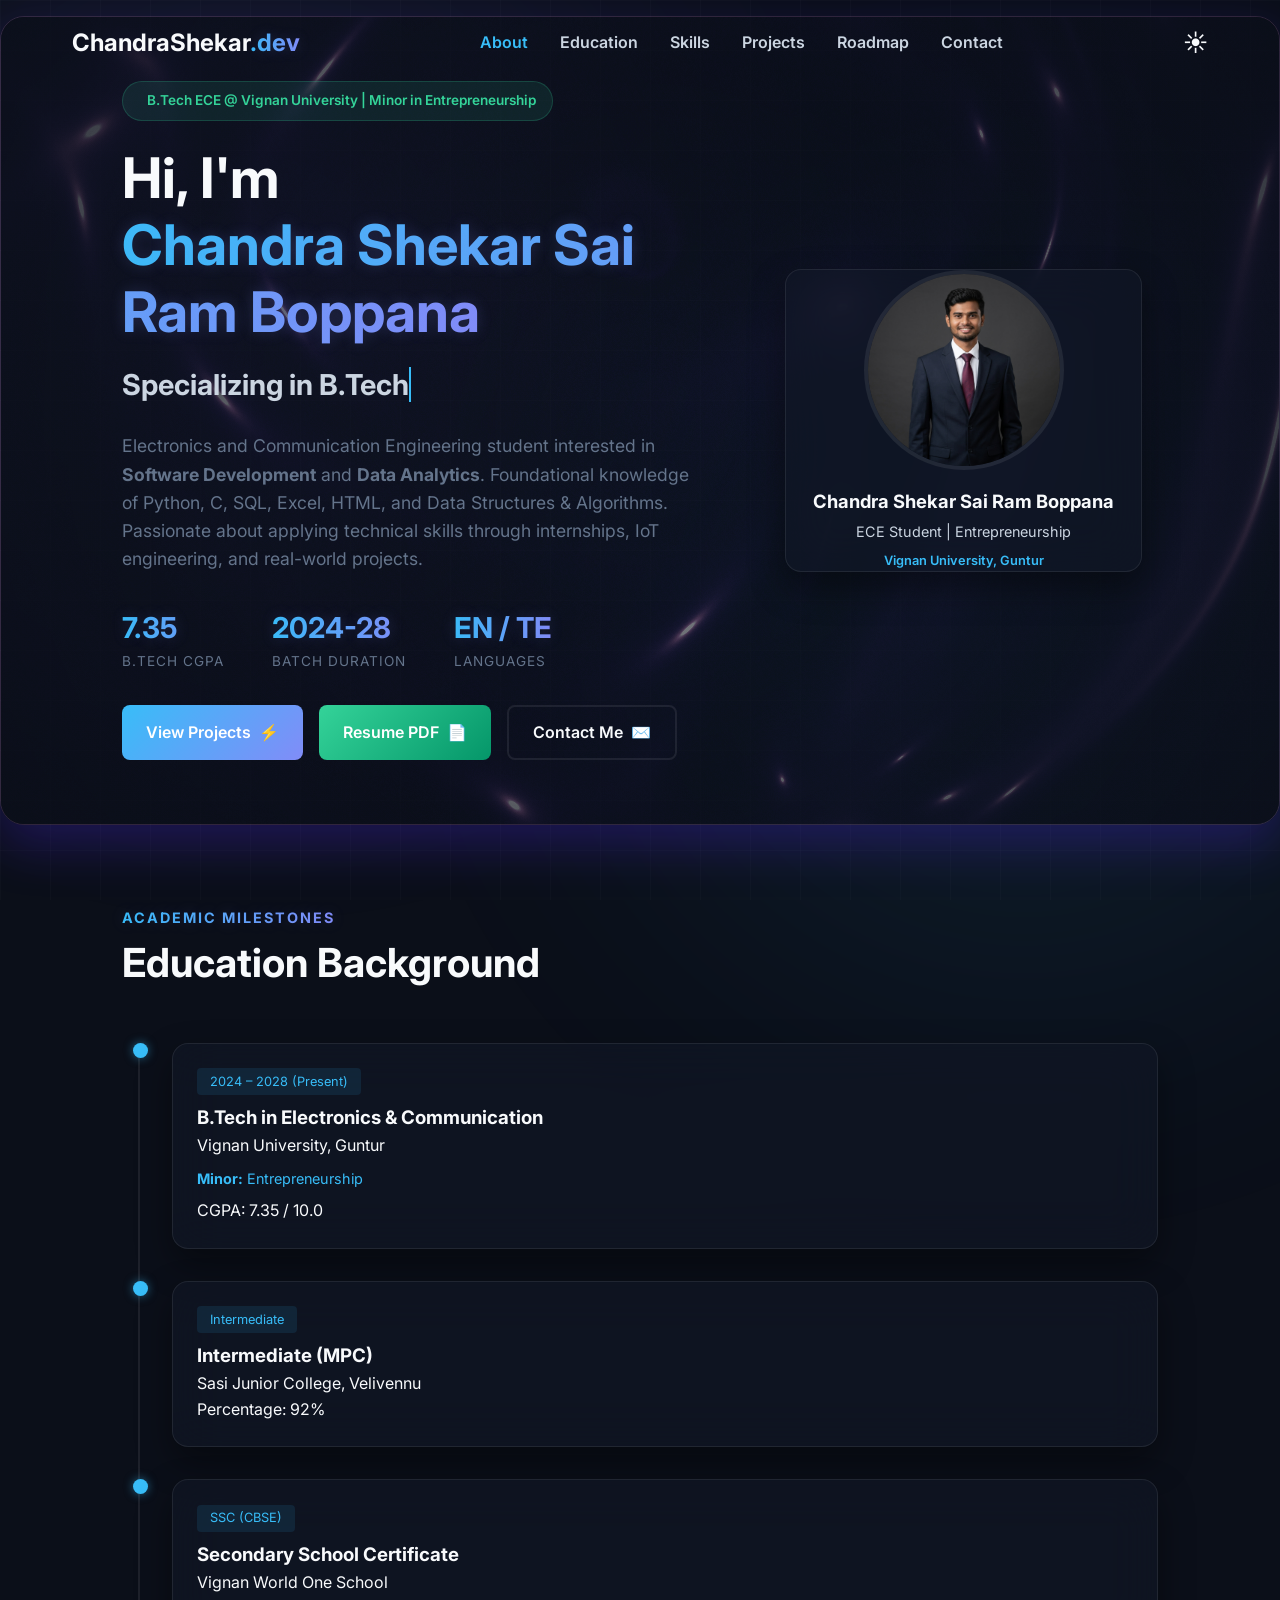
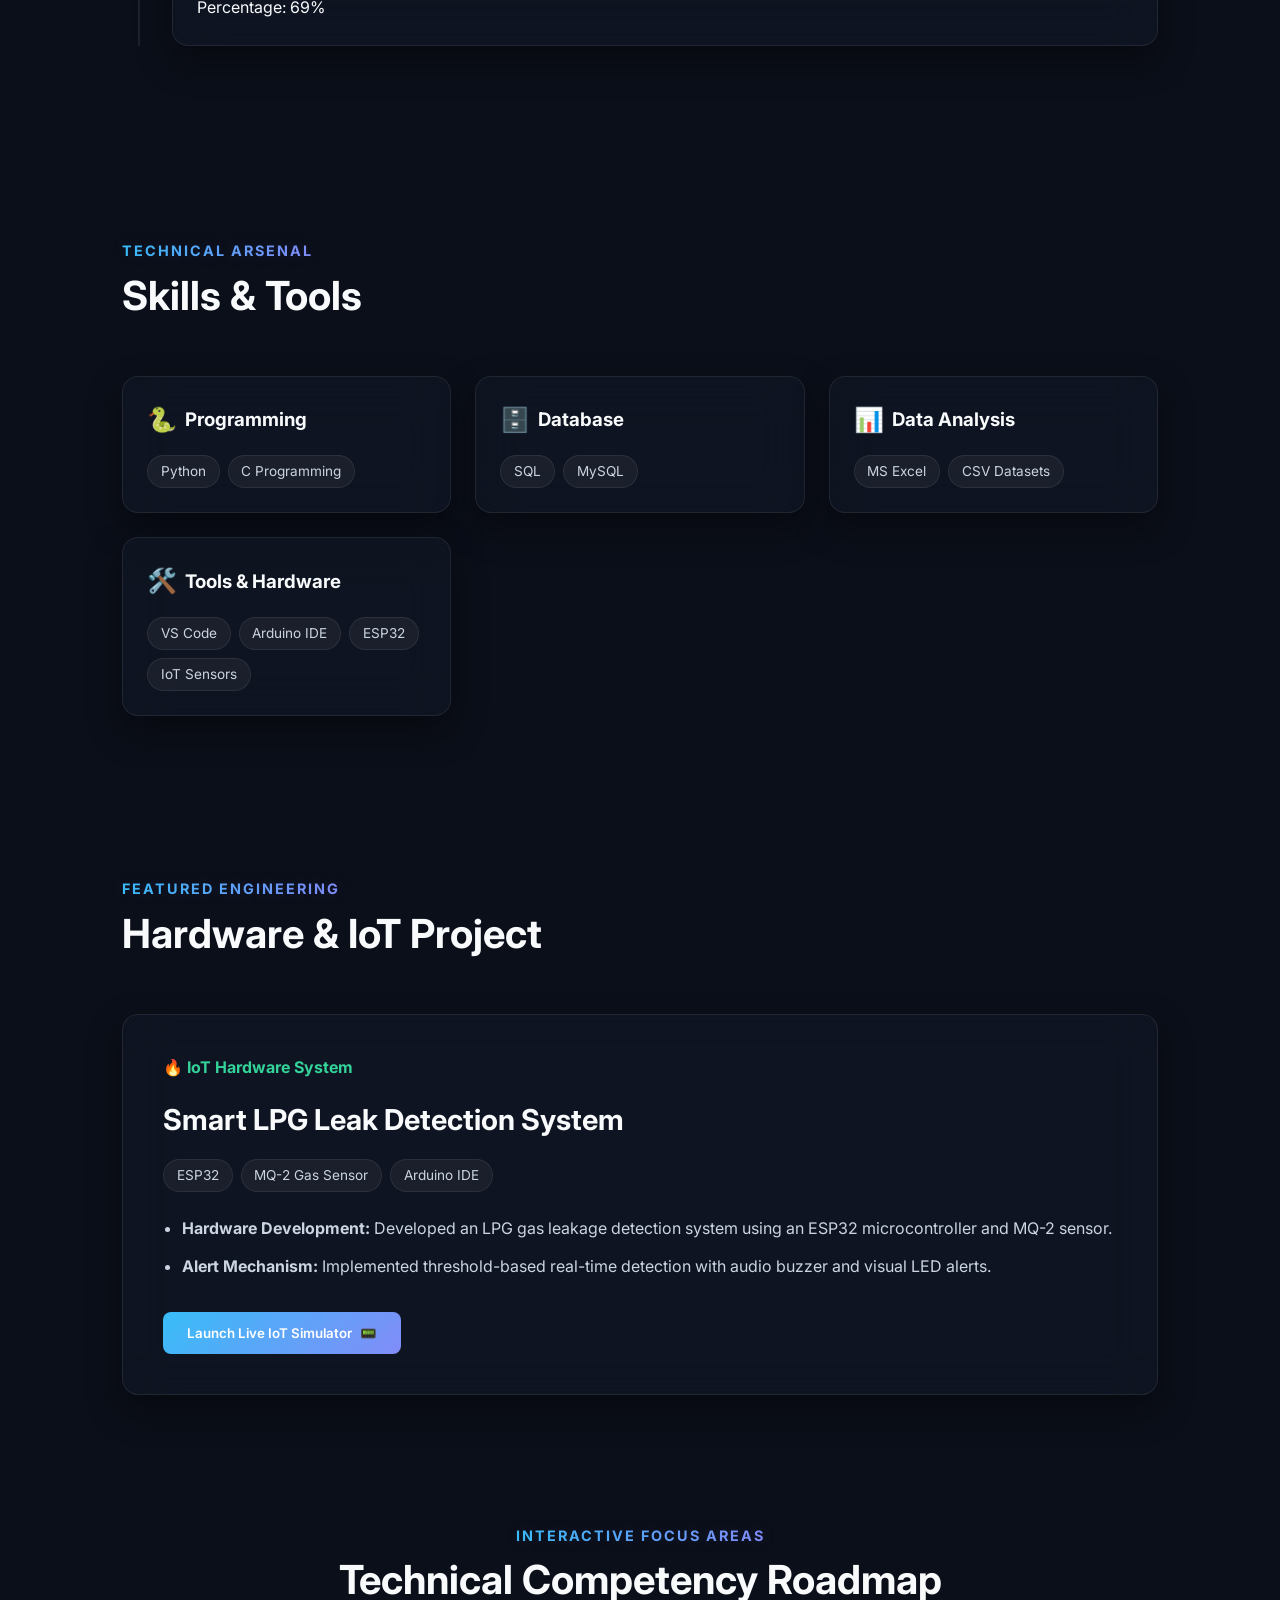
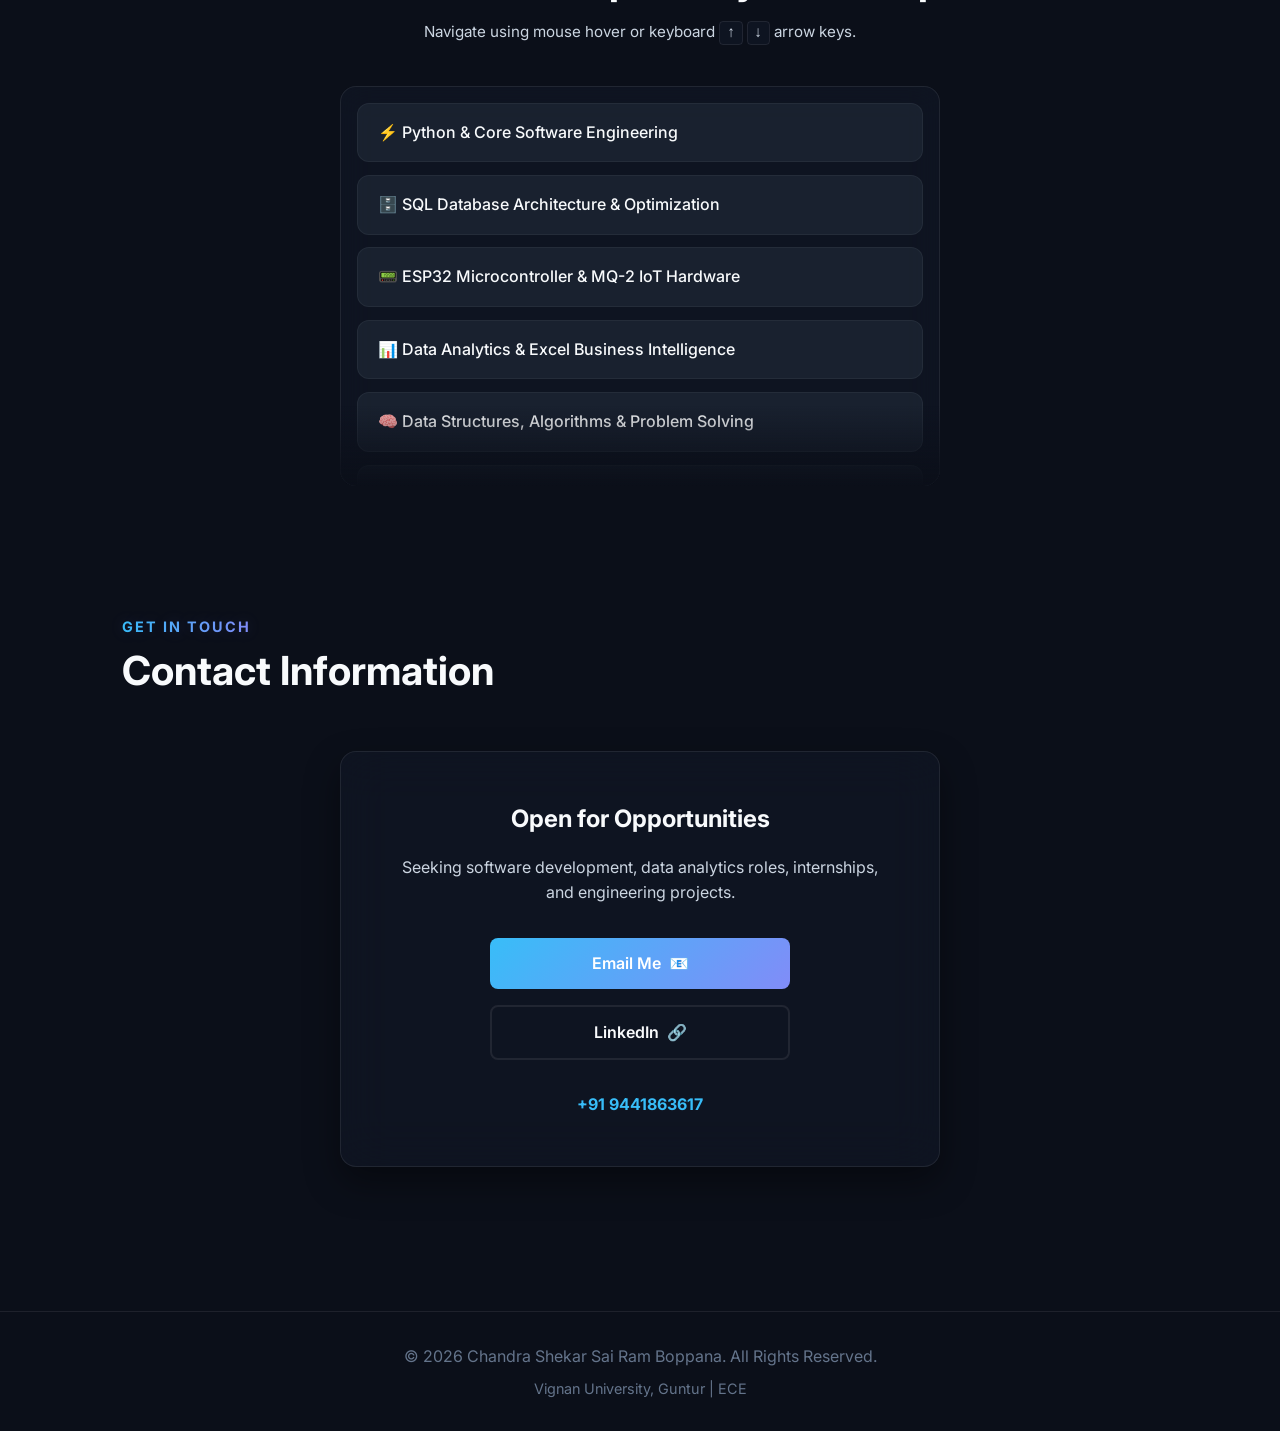
==== frontend/portfolio.html @ 20b99fd7 "Initial commit" ====
<!DOCTYPE html>
<html lang="en" data-theme="dark">
<head>
  <meta charset="UTF-8">
  <meta name="viewport" content="width=device-width, initial-scale=1.0">
  <title>Chandra Shekar Sai Ram Boppana | ECE Student & Developer</title>
  <meta name="description" content="Portfolio of Chandra Shekar Sai Ram Boppana - B.Tech ECE Student specializing in Software Development, Data Analytics, Python, SQL, and IoT.">
  <link rel="stylesheet" href="portfolio.css">
  <link rel="stylesheet" href="AnimatedList.css">
  <link rel="stylesheet" href="GlowCursor.css">
  <!-- Google Fonts for premium typography -->
  <link href="https://fonts.googleapis.com/css2?family=Inter:wght@300;400;600;700&family=JetBrains+Mono:wght@400;700&display=swap" rel="stylesheet">
</head>
<body>

  <!-- Animated Glowing Background -->
  <div class="grid-background"></div>

  <!-- Navbar Header -->
  <header>
    <div class="nav-container">
      <a href="#" class="logo-brand">
        <span class="logo-pulse"></span>
        <span>ChandraShekar<span class="gradient-text">.dev</span></span>
      </a>

      <nav>
        <ul class="nav-links">
          <li><a href="#about" class="nav-link active">About</a></li>
          <li><a href="#education" class="nav-link">Education</a></li>
          <li><a href="#skills" class="nav-link">Skills</a></li>
          <li><a href="#projects" class="nav-link">Projects</a></li>
          <li><a href="#learning" class="nav-link">Roadmap</a></li>
          <li><a href="#contact" class="nav-link">Contact</a></li>
        </ul>
      </nav>

      <div class="nav-actions">
        <button class="theme-toggle-btn" id="themeToggleBtn" title="Toggle Theme">
          <span id="themeIcon">☀️</span>
        </button>
      </div>
    </div>
  </header>

  <main>
    <!-- Hero / About Me Section with MoltenMetal Background -->
    <section id="about" class="hero-section reveal" style="position: relative; min-height: 600px; border-radius: 24px; overflow: hidden; padding: 4rem 0; margin-top: 1rem; border: 1px solid rgba(255, 159, 252, 0.15); box-shadow: 0 20px 50px rgba(82, 39, 255, 0.25);">
      <!-- MoltenMetal 600px Canvas Background -->
      <div id="moltenMetalContainer" style="position: absolute; top: 0; left: 0; width: 100%; height: 100%; z-index: 0; border-radius: 24px; overflow: hidden; opacity: 0.95;"></div>

      <!-- Subtle Dark Overlay for Maximum Contrast -->
      <div style="position: absolute; top: 0; left: 0; width: 100%; height: 100%; background: radial-gradient(circle at center, rgba(11, 15, 25, 0.45) 0%, rgba(11, 15, 25, 0.85) 100%); z-index: 1; pointer-events: none;"></div>

      <!-- Hero Grid Content Layered Above -->
      <div class="container hero-grid" style="position: relative; z-index: 2;">
        <div class="hero-content">
          <div class="hero-badge-pill">
            <span class="hero-badge-dot"></span>
            <span>B.Tech ECE @ Vignan University | Minor in Entrepreneurship</span>
          </div>

          <h1 class="hero-title">
            Hi, I'm <br>
            <span class="gradient-text">Chandra Shekar Sai Ram Boppana</span>
          </h1>

          <h2 class="hero-subtitle">
            Specializing in <span class="typing-text" id="typingText"></span>
          </h2>

          <p class="hero-bio">
            Electronics and Communication Engineering student interested in <strong>Software Development</strong> and <strong>Data Analytics</strong>. Foundational knowledge of Python, C, SQL, Excel, HTML, and Data Structures & Algorithms. Passionate about applying technical skills through internships, IoT engineering, and real-world projects.
          </p>

          <div class="hero-stats">
            <div class="stat-item">
              <span class="stat-value gradient-text">7.35</span>
              <span class="stat-label">B.Tech CGPA</span>
            </div>
            <div class="stat-item">
              <span class="stat-value gradient-text">2024-28</span>
              <span class="stat-label">Batch Duration</span>
            </div>
            <div class="stat-item">
              <span class="stat-value gradient-text">EN / TE</span>
              <span class="stat-label">Languages</span>
            </div>
          </div>

          <div class="hero-cta">
            <a href="#projects" class="btn btn-primary">
              <span>View Projects</span> <span>⚡</span>
            </a>
            <a href="assets/resume.pdf" target="_blank" class="btn btn-primary" style="background: linear-gradient(135deg, var(--accent-emerald) 0%, #059669 100%);">
              <span>Resume PDF</span> <span>📄</span>
            </a>
            <a href="#contact" class="btn btn-outline">
              <span>Contact Me</span> <span>✉️</span>
            </a>
          </div>
        </div>

        <div class="avatar-card-wrapper">
          <div class="avatar-glow-bg"></div>
          <div class="avatar-card glass-card">
            <div class="avatar-img-frame" style="width: 200px; height: 200px; margin: 0 auto; overflow: hidden; border-radius: 50%; border: 4px solid var(--border-color);">
              <img src="assets/profile_avatar.jpg" alt="Profile Picture" style="width: 100%; height: 100%; object-fit: cover;">
            </div>
            <div class="avatar-details" style="text-align: center; margin-top: 1.2rem;">
              <h3 style="color: var(--text-primary); font-size: 1.15rem; line-height: 1.4;">Chandra Shekar Sai Ram Boppana</h3>
              <p style="color: var(--text-secondary); font-size: 0.9rem; margin-top: 0.3rem;">ECE Student | Entrepreneurship</p>
              <div style="font-size: 0.8rem; color: var(--accent-cyan); margin-top: 0.5rem; font-weight: 600;">Vignan University, Guntur</div>
            </div>
          </div>
        </div>
      </div>
    </section>

    <!-- Education Section -->
    <section id="education" class="reveal">
      <div class="container">
        <div class="section-header">
          <span class="section-subtitle gradient-text">Academic Milestones</span>
          <h2 class="section-title">Education Background</h2>
        </div>

        <div class="timeline">
          <div class="timeline-item reveal">
            <div class="timeline-node"></div>
            <div class="timeline-content glass-card">
              <span class="timeline-tag">2024 – 2028 (Present)</span>
              <h3 class="timeline-title">B.Tech in Electronics & Communication</h3>
              <p class="timeline-institution">Vignan University, Guntur</p>
              <div style="color: var(--accent-cyan); font-size: 0.9rem; margin: 0.5rem 0;"><strong>Minor:</strong> Entrepreneurship</div>
              <div class="timeline-score"><span>CGPA: 7.35 / 10.0</span></div>
            </div>
          </div>

          <div class="timeline-item reveal">
            <div class="timeline-node"></div>
            <div class="timeline-content glass-card">
              <span class="timeline-tag">Intermediate</span>
              <h3 class="timeline-title">Intermediate (MPC)</h3>
              <p class="timeline-institution">Sasi Junior College, Velivennu</p>
              <div class="timeline-score"><span>Percentage: 92%</span></div>
            </div>
          </div>
          
          <div class="timeline-item reveal">
            <div class="timeline-node"></div>
            <div class="timeline-content glass-card">
              <span class="timeline-tag">SSC (CBSE)</span>
              <h3 class="timeline-title">Secondary School Certificate</h3>
              <p class="timeline-institution">Vignan World One School</p>
              <div class="timeline-score"><span>Percentage: 69%</span></div>
            </div>
          </div>
        </div>
      </div>
    </section>

    <!-- Technical Skills Section -->
    <section id="skills" class="reveal">
      <div class="container">
        <div class="section-header">
          <span class="section-subtitle gradient-text">Technical Arsenal</span>
          <h2 class="section-title">Skills & Tools</h2>
        </div>

        <div class="activities-grid">
          <div class="glass-card reveal" style="padding: 1.5rem;">
            <h3 style="display: flex; align-items: center; gap: 0.5rem; margin-bottom: 1rem;"><span style="color: #38bdf8; font-size: 1.5rem;">🐍</span> Programming</h3>
            <div class="tech-stack-pills">
              <span class="tech-pill">Python</span>
              <span class="tech-pill">C Programming</span>
            </div>
          </div>
          
          <div class="glass-card reveal" style="padding: 1.5rem;">
            <h3 style="display: flex; align-items: center; gap: 0.5rem; margin-bottom: 1rem;"><span style="color: #818CF8; font-size: 1.5rem;">🗄️</span> Database</h3>
            <div class="tech-stack-pills">
              <span class="tech-pill">SQL</span>
              <span class="tech-pill">MySQL</span>
            </div>
          </div>
          
          <div class="glass-card reveal" style="padding: 1.5rem;">
            <h3 style="display: flex; align-items: center; gap: 0.5rem; margin-bottom: 1rem;"><span style="color: #34D399; font-size: 1.5rem;">📊</span> Data Analysis</h3>
            <div class="tech-stack-pills">
              <span class="tech-pill">MS Excel</span>
              <span class="tech-pill">CSV Datasets</span>
            </div>
          </div>

          <div class="glass-card reveal" style="padding: 1.5rem;">
            <h3 style="display: flex; align-items: center; gap: 0.5rem; margin-bottom: 1rem;"><span style="color: #F59E0B; font-size: 1.5rem;">🛠️</span> Tools & Hardware</h3>
            <div class="tech-stack-pills">
              <span class="tech-pill">VS Code</span>
              <span class="tech-pill">Arduino IDE</span>
              <span class="tech-pill">ESP32</span>
              <span class="tech-pill">IoT Sensors</span>
            </div>
          </div>
        </div>
      </div>
    </section>

    <!-- Projects Section -->
    <section id="projects" class="reveal">
      <div class="container">
        <div class="section-header">
          <span class="section-subtitle gradient-text">Featured Engineering</span>
          <h2 class="section-title">Hardware & IoT Project</h2>
        </div>

        <div class="project-card glass-card reveal" style="padding: 2.5rem; display: flex; flex-wrap: wrap; gap: 2rem;" id="projectCard3D">
          <div class="project-details" style="flex: 1; min-width: 300px;">
            <span class="project-tag" data-translate-z="40" style="color: var(--accent-emerald); font-weight: bold; margin-bottom: 1rem; display: inline-block;">🔥 IoT Hardware System</span>
            <h3 class="project-title" data-translate-z="60" style="font-size: 1.8rem; margin-bottom: 1rem; color: var(--text-primary);">Smart LPG Leak Detection System</h3>
            
            <div class="tech-stack-pills" data-translate-z="45" style="margin-bottom: 1.5rem;">
              <span class="tech-pill">ESP32</span>
              <span class="tech-pill">MQ-2 Gas Sensor</span>
              <span class="tech-pill">Arduino IDE</span>
            </div>

            <ul class="project-features-list" data-translate-z="30" style="color: var(--text-secondary); margin-bottom: 2rem; line-height: 1.6; padding-left: 1.2rem;">
              <li style="margin-bottom: 0.8rem;"><strong>Hardware Development:</strong> Developed an LPG gas leakage detection system using an ESP32 microcontroller and MQ-2 sensor.</li>
              <li><strong>Alert Mechanism:</strong> Implemented threshold-based real-time detection with audio buzzer and visual LED alerts.</li>
            </ul>

            <button class="btn btn-primary" id="openSimBtn" data-translate-z="70" data-translate-x="10">
              <span>Launch Live IoT Simulator</span> <span>📟</span>
            </button>
          </div>
        </div>
      </div>
    </section>

    <!-- AnimatedList Showcase Section -->
    <section id="learning" class="reveal" style="padding: 3rem 0;">
      <div class="container">
        <div class="section-header" style="text-align: center; margin-bottom: 2.5rem;">
          <span class="section-subtitle gradient-text">Interactive Focus Areas</span>
          <h2 class="section-title">Technical Competency Roadmap</h2>
          <p style="color: var(--text-secondary); max-width: 600px; margin: 0.5rem auto 0 auto; font-size: 0.95rem;">
            Navigate using mouse hover or keyboard <kbd style="background: var(--bg-secondary); border: 1px solid var(--border-color); padding: 2px 6px; border-radius: 4px; font-family: monospace;">↑</kbd> <kbd style="background: var(--bg-secondary); border: 1px solid var(--border-color); padding: 2px 6px; border-radius: 4px; font-family: monospace;">↓</kbd> arrow keys.
          </p>
        </div>

        <div id="animatedListContainer"></div>
      </div>
    </section>

    <!-- Contact Section -->
    <section id="contact" class="reveal">
      <div class="container">
        <div class="section-header">
          <span class="section-subtitle gradient-text">Get In Touch</span>
          <h2 class="section-title">Contact Information</h2>
        </div>
        
        <div class="glass-card reveal" style="padding: 3rem; text-align: center; max-width: 600px; margin: 0 auto;">
          <h3 style="font-size: 1.5rem; color: var(--text-primary); margin-bottom: 1rem;">Open for Opportunities</h3>
          <p style="color: var(--text-secondary); margin-bottom: 2rem;">Seeking software development, data analytics roles, internships, and engineering projects.</p>
          
          <div style="display: flex; flex-direction: column; gap: 1rem; align-items: center;">
            <a href="mailto:chandra2642006@gmail.com" class="btn btn-primary" style="width: 100%; max-width: 300px; justify-content: center;">
              <span>Email Me</span> <span>📧</span>
            </a>
            <a href="https://linkedin.com/in/chandra-shekar-sai-ram-boppana-42166732a" target="_blank" class="btn btn-outline" style="width: 100%; max-width: 300px; justify-content: center;">
              <span>LinkedIn</span> <span>🔗</span>
            </a>
            <a href="tel:+919441863617" style="color: var(--accent-cyan); text-decoration: none; font-weight: bold; margin-top: 1rem;">+91 9441863617</a>
          </div>
        </div>
      </div>
    </section>
  </main>

  <footer style="text-align: center; padding: 2rem; color: var(--text-muted); border-top: 1px solid var(--border-color); margin-top: 4rem;">
    <div class="container">
      <p>© 2026 Chandra Shekar Sai Ram Boppana. All Rights Reserved.</p>
      <p style="font-size: 0.9rem; margin-top: 0.5rem;">Vignan University, Guntur | ECE</p>
    </div>
  </footer>

  <!-- IoT LPG Leak Sensor Simulator Modal -->
  <div class="modal-overlay" id="simModal">
    <div class="modal-container glass-card" style="width: 90%; max-width: 500px; padding: 2rem;">
      <div class="modal-header" style="display: flex; justify-content: space-between; align-items: center; margin-bottom: 1.5rem; border-bottom: 1px solid var(--border-color); padding-bottom: 1rem;">
        <h3 style="color: var(--text-primary); display: flex; align-items: center; gap: 0.5rem;">📟 ESP32 Simulator</h3>
        <button id="closeSimBtn" style="background: none; border: none; color: var(--text-primary); font-size: 1.5rem; cursor: pointer;">&times;</button>
      </div>

      <div class="modal-body">
        <div class="oled-display" style="background: #000; border: 2px solid #333; border-radius: 8px; padding: 1rem; font-family: 'JetBrains Mono', monospace; margin-bottom: 1.5rem;">
          <div style="color: #34D399; font-size: 0.8rem; display: flex; justify-content: space-between; border-bottom: 1px solid #34D399; padding-bottom: 0.5rem; margin-bottom: 1rem;">
            <span>TELEMETRY v2.1</span> <span>WIFI: 📶</span>
          </div>
          <div style="text-align: center; color: #34D399;">
            <div style="font-size: 0.75rem; color: #059669;">MQ-2 CONCENTRATION</div>
            <div id="oledPpmVal" style="font-size: 2.5rem; font-weight: bold; text-shadow: 0 0 10px rgba(52, 211, 153, 0.5);">250 PPM</div>
            <div id="oledStatusBadge" style="background: #34D399; color: #000; display: inline-block; padding: 0.2rem 1rem; border-radius: 4px; font-weight: bold; margin-top: 0.5rem;">NORMAL</div>
          </div>
        </div>

        <div class="sim-controls-panel">
          <div style="display: flex; justify-content: space-between; color: var(--text-primary); margin-bottom: 0.5rem; font-weight: bold;">
            <span>Simulate Gas Level</span>
            <span id="sliderPpmVal" style="color: var(--accent-cyan);">250 PPM</span>
          </div>
          <input type="range" id="gasSlider" style="width: 100%; accent-color: var(--accent-cyan);" min="0" max="2000" value="250" step="10">
        </div>
      </div>
    </div>
  </div>

  <script src="assets/ogl.umd.js"></script>
  <script src="MoltenMetal.js"></script>
  <script src="AnimatedList.js"></script>
  <script src="GlowCursor.js"></script>
  <script src="ThreeDCard.js"></script>
  <script src="portfolio.js"></script>
</body>
</html>
---- frontend/portfolio.css ----
/* --- BASE RESET & FONTS --- */
* {
  margin: 0;
  padding: 0;
  box-sizing: border-box;
  font-family: 'Inter', -apple-system, sans-serif;
}

html {
  scroll-behavior: smooth;
}

body {
  overflow-x: hidden;
  background-color: var(--bg-primary);
  color: var(--text-primary);
  line-height: 1.6;
  transition: background-color 0.5s ease, color 0.5s ease;
}

.container {
  max-width: 1100px;
  margin: 0 auto;
  padding: 0 2rem;
}

/* --- LIGHT MODE (Clean & Professional) --- */
:root {
  --bg-primary: #F8FAFC;
  --bg-secondary: rgba(255, 255, 255, 0.8);
  --border-color: rgba(15, 23, 42, 0.08);
  --text-primary: #0F172A;
  --text-secondary: #475569;
  --text-muted: #94A3B8;
  
  --accent-cyan: #0284C7;      
  --accent-purple: #6366F1;    
  --accent-emerald: #059669;   
  
  --card-shadow: 0 10px 30px rgba(0, 0, 0, 0.04);
  --glass-blur: blur(16px);
}

/* --- NEW DARK MODE (Premium "Midnight Tech" Aesthetic) --- */
[data-theme="dark"] {
  --bg-primary: #0B0F19; 
  --bg-secondary: rgba(17, 24, 39, 0.6);
  --border-color: rgba(255, 255, 255, 0.08);
  
  --text-primary: #F8FAFC;
  --text-secondary: #CBD5E1;
  --text-muted: #64748B;
  
  --accent-cyan: #38BDF8;      
  --accent-purple: #818CF8;    
  --accent-emerald: #34D399;   
  
  --card-shadow: 0 15px 35px rgba(0, 0, 0, 0.4);
  --glow-strong: 0 0 25px rgba(56, 189, 248, 0.25), 0 8px 15px rgba(0, 0, 0, 0.5);
  --glass-blur: blur(24px);
}

/* --- AMBIENT GLOWING GRID BACKGROUND --- */
.grid-background {
  position: fixed;
  top: 0; left: 0; width: 100vw; height: 100vh;
  z-index: -1;
  background-color: var(--bg-primary);
  background-image: 
    linear-gradient(rgba(255, 255, 255, 0.015) 1px, transparent 1px),
    linear-gradient(90deg, rgba(255, 255, 255, 0.015) 1px, transparent 1px);
  background-size: 50px 50px;
  transition: background-color 0.5s ease;
}

[data-theme="dark"] .grid-background::before,
[data-theme="dark"] .grid-background::after {
  content: '';
  position: absolute;
  width: 60vw; height: 60vw;
  border-radius: 50%;
  filter: blur(140px);
  opacity: 0.08;
  z-index: -1;
  animation: orbFloat 20s infinite alternate ease-in-out;
}

[data-theme="dark"] .grid-background::before {
  top: -10%; left: -10%;
  background: var(--accent-purple);
}

[data-theme="dark"] .grid-background::after {
  bottom: -10%; right: -10%;
  background: var(--accent-cyan);
  animation-delay: -10s;
}

@keyframes orbFloat {
  0% { transform: translate(0, 0) scale(1); }
  100% { transform: translate(10%, 15%) scale(1.1); }
}

/* --- TYPOGRAPHY & GRADIENTS --- */
.gradient-text {
  background: linear-gradient(to right, var(--accent-cyan), var(--accent-purple), var(--accent-emerald), var(--accent-cyan));
  background-size: 300% auto;
  -webkit-background-clip: text;
  -webkit-text-fill-color: transparent;
  animation: liquidGradient 6s linear infinite;
}

[data-theme="dark"] .gradient-text {
  text-shadow: 0 0 15px rgba(129, 140, 248, 0.2);
}

@keyframes liquidGradient {
  0% { background-position: 0% center; }
  100% { background-position: 300% center; }
}

/* --- GLASSMORPHISM CARDS --- */
.glass-card {
  background: var(--bg-secondary);
  backdrop-filter: var(--glass-blur);
  -webkit-backdrop-filter: var(--glass-blur);
  border: 1px solid var(--border-color);
  border-radius: 16px;
  box-shadow: var(--card-shadow);
  transition: all 0.4s cubic-bezier(0.175, 0.885, 0.32, 1.275);
}

.glass-card:hover {
  transform: translateY(-8px) scale(1.01);
  border-color: var(--accent-cyan);
}

[data-theme="dark"] .glass-card:hover {
  box-shadow: 0 15px 40px rgba(56, 189, 248, 0.15), inset 0 0 20px rgba(129, 140, 248, 0.05);
}

/* --- NAVBAR --- */
header {
  position: fixed; top: 0; width: 100%; z-index: 100;
  padding: 1.5rem 0;
  transition: all 0.3s ease;
}

header.scrolled {
  padding: 0.8rem 0;
  background: var(--bg-secondary);
  backdrop-filter: var(--glass-blur);
  border-bottom: 1px solid var(--border-color);
  box-shadow: 0 4px 30px rgba(0, 0, 0, 0.1);
}

.nav-container {
  display: flex; justify-content: space-between; align-items: center;
  max-width: 1200px; margin: 0 auto; padding: 0 2rem;
}

.logo-brand {
  font-size: 1.5rem; font-weight: 700; text-decoration: none; color: var(--text-primary);
}

.nav-links {
  display: flex; gap: 2rem; list-style: none;
}

.nav-link {
  text-decoration: none; color: var(--text-secondary); font-weight: 600;
  transition: color 0.3s;
}

.nav-link:hover, .nav-link.active {
  color: var(--accent-cyan);
}

.theme-toggle-btn {
  background: none; border: none; font-size: 1.5rem; cursor: pointer; color: var(--text-primary);
}

/* --- BUTTONS --- */
.btn {
  display: inline-flex; align-items: center; gap: 0.5rem;
  padding: 0.8rem 1.5rem; border-radius: 8px; font-weight: 600;
  text-decoration: none; cursor: pointer;
  transition: all 0.3s ease;
  position: relative; overflow: hidden;
}

.btn-primary {
  background: linear-gradient(135deg, var(--accent-cyan) 0%, var(--accent-purple) 100%);
  color: #fff; border: none; z-index: 1;
}

.btn-primary::before {
  content: ''; position: absolute; top: 0; left: 0; right: 0; bottom: 0;
  background: linear-gradient(135deg, var(--accent-purple) 0%, var(--accent-cyan) 100%);
  z-index: -1; opacity: 0; transition: opacity 0.3s ease;
}

.btn-primary:hover {
  transform: translateY(-3px);
}

[data-theme="dark"] .btn-primary:hover {
  box-shadow: var(--glow-strong);
}

.btn-primary:hover::before { opacity: 1; }

.btn-outline {
  background: transparent; border: 2px solid var(--border-color); color: var(--text-primary);
}

.btn-outline:hover {
  border-color: var(--accent-cyan); color: var(--accent-cyan);
}

/* --- HERO SECTION --- */
.hero-section {
  padding-top: 150px; min-height: 100vh; display: flex; align-items: center;
}

.hero-grid {
  display: grid; grid-template-columns: 1.5fr 1fr; gap: 4rem; align-items: center;
}

.hero-badge-pill {
  display: inline-flex; align-items: center; gap: 0.5rem;
  padding: 0.5rem 1rem; border-radius: 50px;
  background: rgba(52, 211, 153, 0.1); border: 1px solid rgba(52, 211, 153, 0.2);
  color: var(--accent-emerald); font-size: 0.85rem; font-weight: 600; margin-bottom: 1.5rem;
}

.hero-title {
  font-size: 3.5rem; line-height: 1.2; margin-bottom: 1rem;
}

.hero-subtitle {
  font-size: 1.8rem; color: var(--text-secondary); margin-bottom: 1.5rem;
}

.hero-bio {
  font-size: 1.1rem; color: var(--text-muted); margin-bottom: 2rem; max-width: 600px;
}

.hero-stats {
  display: flex; gap: 3rem; margin-bottom: 2rem;
}

.stat-item {
  display: flex; flex-direction: column;
}

.stat-value {
  font-size: 1.8rem; font-weight: 700;
}

.stat-label {
  font-size: 0.85rem; color: var(--text-muted); text-transform: uppercase; letter-spacing: 1px;
}

.hero-cta { display: flex; gap: 1rem; flex-wrap: wrap; }

.avatar-card-wrapper {
  animation: float 6s ease-in-out infinite; padding: 1rem;
}

@keyframes float {
  0% { transform: translateY(0px); }
  50% { transform: translateY(-15px); }
  100% { transform: translateY(0px); }
}

/* --- SECTIONS & TIMELINE --- */
section { padding: 5rem 0; }

.section-header { margin-bottom: 3rem; }
.section-subtitle { font-weight: 700; text-transform: uppercase; letter-spacing: 2px; font-size: 0.9rem; }
.section-title { font-size: 2.5rem; color: var(--text-primary); }

.timeline { border-left: 2px solid var(--border-color); padding-left: 2rem; margin-left: 1rem; }
.timeline-item { position: relative; margin-bottom: 2rem; }
.timeline-node {
  position: absolute; left: -2.45rem; top: 0; width: 15px; height: 15px;
  background: var(--accent-cyan); border-radius: 50%;
  box-shadow: 0 0 10px rgba(56, 189, 248, 0.5);
}
.timeline-content { padding: 1.5rem; }
.timeline-tag { display: inline-block; padding: 0.2rem 0.8rem; background: rgba(56, 189, 248, 0.1); color: var(--accent-cyan); border-radius: 4px; font-size: 0.8rem; margin-bottom: 0.5rem; }

/* --- GRIDS (SKILLS & PROJECTS) --- */
.activities-grid {
  display: grid; grid-template-columns: repeat(auto-fit, minmax(250px, 1fr)); gap: 1.5rem;
}

.tech-stack-pills { display: flex; flex-wrap: wrap; gap: 0.5rem; }
.tech-pill {
  padding: 0.3rem 0.8rem; background: rgba(255,255,255,0.05); border: 1px solid var(--border-color);
  border-radius: 50px; font-size: 0.85rem; color: var(--text-secondary);
}

/* --- MODAL --- */
.modal-overlay {
  position: fixed; top: 0; left: 0; width: 100vw; height: 100vh;
  background: rgba(0, 0, 0, 0.7); backdrop-filter: blur(8px);
  display: flex; justify-content: center; align-items: center; z-index: 1000;
  opacity: 0; visibility: hidden; transition: all 0.4s ease;
}
.modal-container {
  transform: scale(0.8) translateY(30px); opacity: 0; transition: all 0.5s cubic-bezier(0.34, 1.56, 0.64, 1);
}
.modal-overlay.active { opacity: 1; visibility: visible; }
.modal-overlay.active .modal-container { transform: scale(1) translateY(0); opacity: 1; }

/* --- SCROLL REVEALS --- */
.reveal {
  opacity: 0; transform: translateY(40px); transition: all 0.8s cubic-bezier(0.5, 0, 0, 1);
}
.reveal.active { opacity: 1; transform: translateY(0); }

/* --- RESPONSIVE DESIGN --- */
@media (max-width: 900px) {
  .hero-grid { grid-template-columns: 1fr; text-align: center; }
  .hero-stats { justify-content: center; }
  .hero-cta { justify-content: center; }
  .nav-links { display: none; }
}

/* --- CLEAN 3D CARD TILT & ELEVATION EFFECT --- */
.glass-card, .timeline-content, .project-card, .activities-grid > div {
  transform-style: preserve-3d;
  perspective: 1000px;
  transition: transform 0.3s cubic-bezier(0.2, 0.8, 0.2, 1), box-shadow 0.3s ease, border-color 0.3s ease;
  overflow: hidden;
}

.glass-card:hover, .timeline-content:hover, .project-card:hover, .activities-grid > div:hover {
  box-shadow: 0 20px 45px rgba(56, 189, 248, 0.18), 0 0 25px rgba(129, 140, 248, 0.2);
  border-color: rgba(56, 189, 248, 0.4) !important;
}

.tech-pill, .timeline-tag, .project-tag, .btn {
  transition: transform 0.25s ease, box-shadow 0.25s ease;
}

.tech-pill:hover {
  transform: translateY(-2px);
  box-shadow: 0 4px 12px rgba(56, 189, 248, 0.3);
}
---- frontend/AnimatedList.css ----
.scroll-list-container {
  position: relative;
  width: 100%;
  max-width: 600px;
  margin: 0 auto;
}

.scroll-list {
  max-height: 400px;
  overflow-y: auto;
  padding: 16px;
  border-radius: 16px;
  background: var(--bg-secondary, rgba(17, 24, 39, 0.6));
  border: 1px solid var(--border-color, rgba(255, 255, 255, 0.08));
  backdrop-filter: blur(16px);
  -webkit-backdrop-filter: blur(16px);
}

.scroll-list::-webkit-scrollbar {
  width: 8px;
}

.scroll-list::-webkit-scrollbar-track {
  background: rgba(18, 15, 23, 0.4);
  border-radius: 4px;
}

.scroll-list::-webkit-scrollbar-thumb {
  background: var(--accent-purple, #818CF8);
  border-radius: 4px;
}

.no-scrollbar::-webkit-scrollbar {
  display: none;
}

.no-scrollbar {
  -ms-overflow-style: none;
  scrollbar-width: none;
}

.item {
  padding: 16px 20px;
  background-color: rgba(31, 41, 55, 0.7);
  border: 1px solid rgba(255, 255, 255, 0.05);
  border-radius: 12px;
  margin-bottom: 0.8rem;
  transition: all 0.25s cubic-bezier(0.4, 0, 0.2, 1);
  display: flex;
  align-items: center;
  gap: 12px;
}

.item:hover, .item.selected {
  background: linear-gradient(135deg, rgba(82, 39, 255, 0.25) 0%, rgba(255, 159, 252, 0.15) 100%);
  border-color: var(--accent-cyan, #38BDF8);
  transform: translateY(-2px) scale(1.01);
  box-shadow: 0 8px 20px rgba(56, 189, 248, 0.15);
}

.item-text {
  color: var(--text-primary, #F8FAFC);
  margin: 0;
  font-weight: 500;
  font-size: 1rem;
}

.top-gradient {
  position: absolute;
  top: 0;
  left: 0;
  right: 0;
  height: 50px;
  background: linear-gradient(to bottom, var(--bg-primary, #0B0F19), transparent);
  pointer-events: none;
  transition: opacity 0.3s ease;
  border-top-left-radius: 16px;
  border-top-right-radius: 16px;
  z-index: 2;
}

.bottom-gradient {
  position: absolute;
  bottom: 0;
  left: 0;
  right: 0;
  height: 80px;
  background: linear-gradient(to top, var(--bg-primary, #0B0F19), transparent);
  pointer-events: none;
  transition: opacity 0.3s ease;
  border-bottom-left-radius: 16px;
  border-bottom-right-radius: 16px;
  z-index: 2;
}
---- frontend/GlowCursor.css ----
.glow-cursor {
  position: relative;
  width: 100%;
  height: 100%;
  overflow: hidden;
}

.glow-cursor__canvas {
  position: absolute;
  inset: 0;
  display: block;
  width: 100%;
  height: 100%;
  pointer-events: none;
  user-select: none;
}

.glow-cursor__content {
  position: relative;
  z-index: 1;
  width: 100%;
  height: 100%;
}
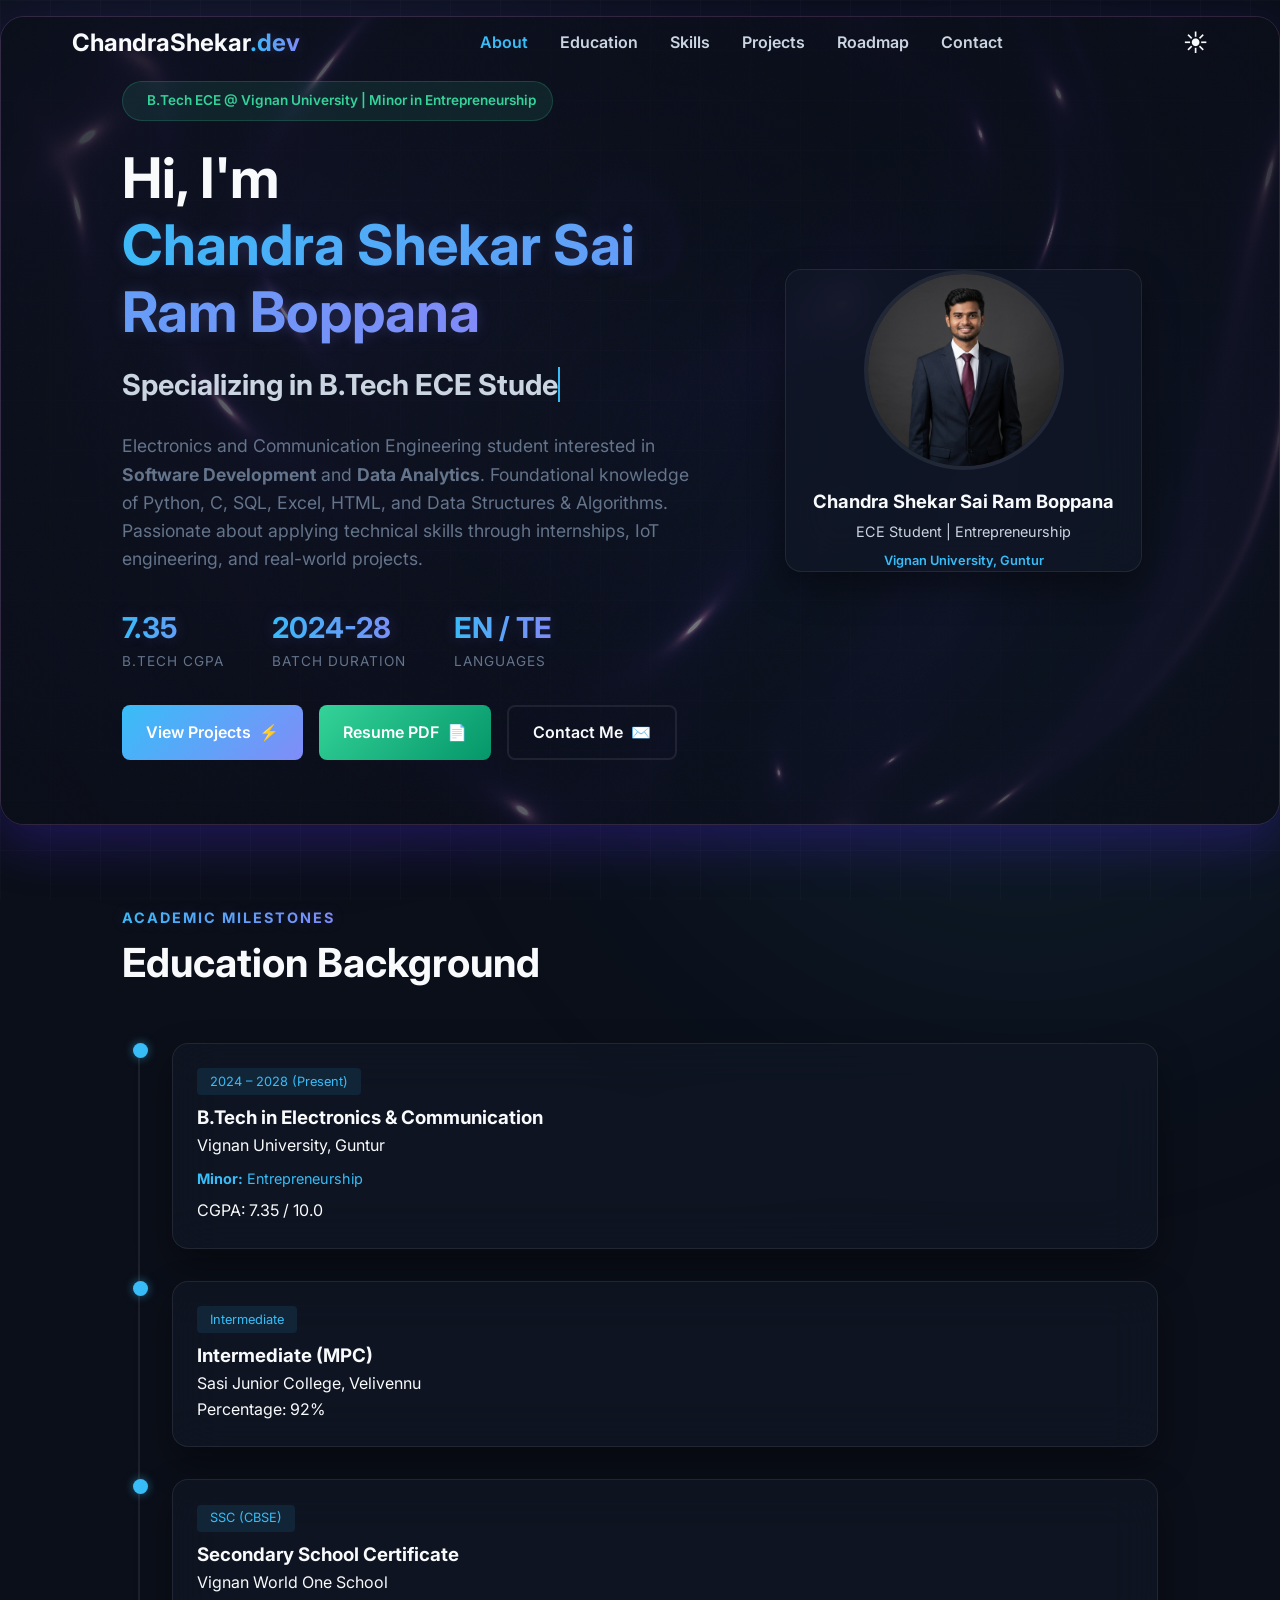
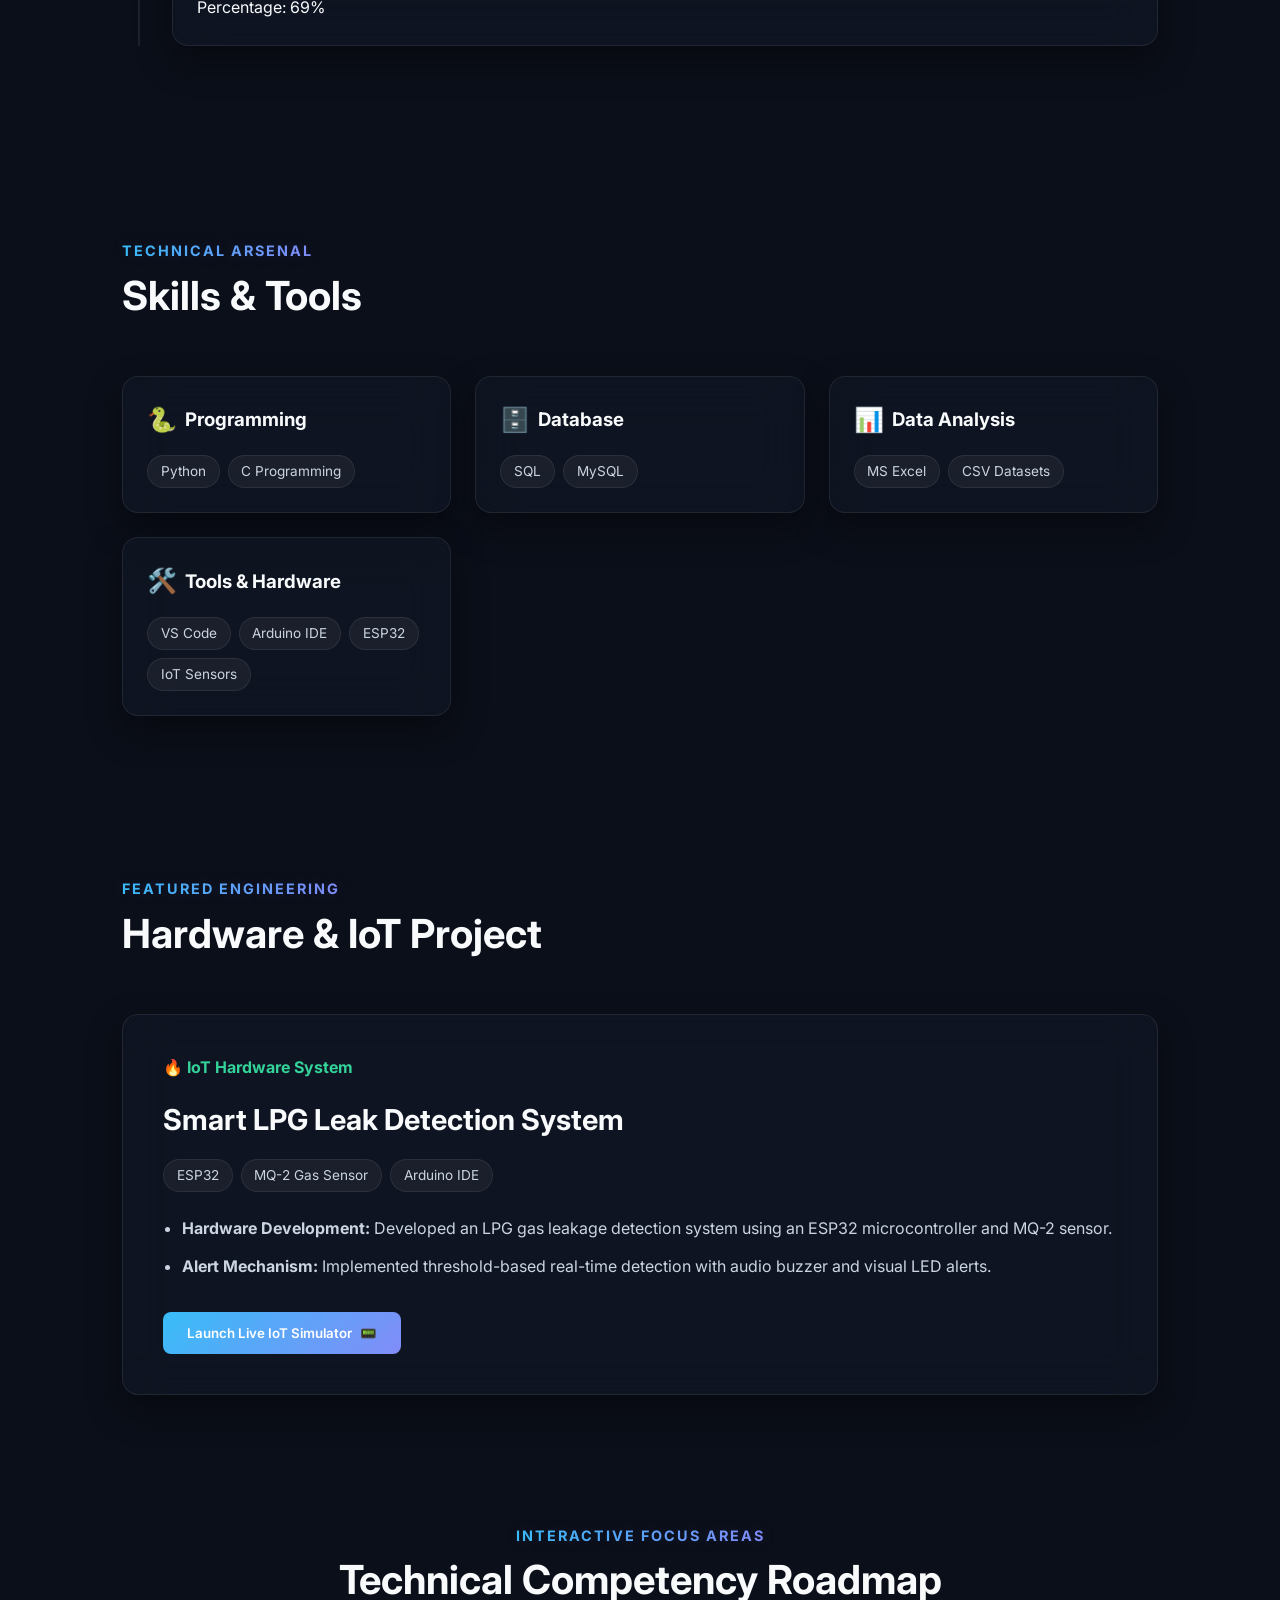
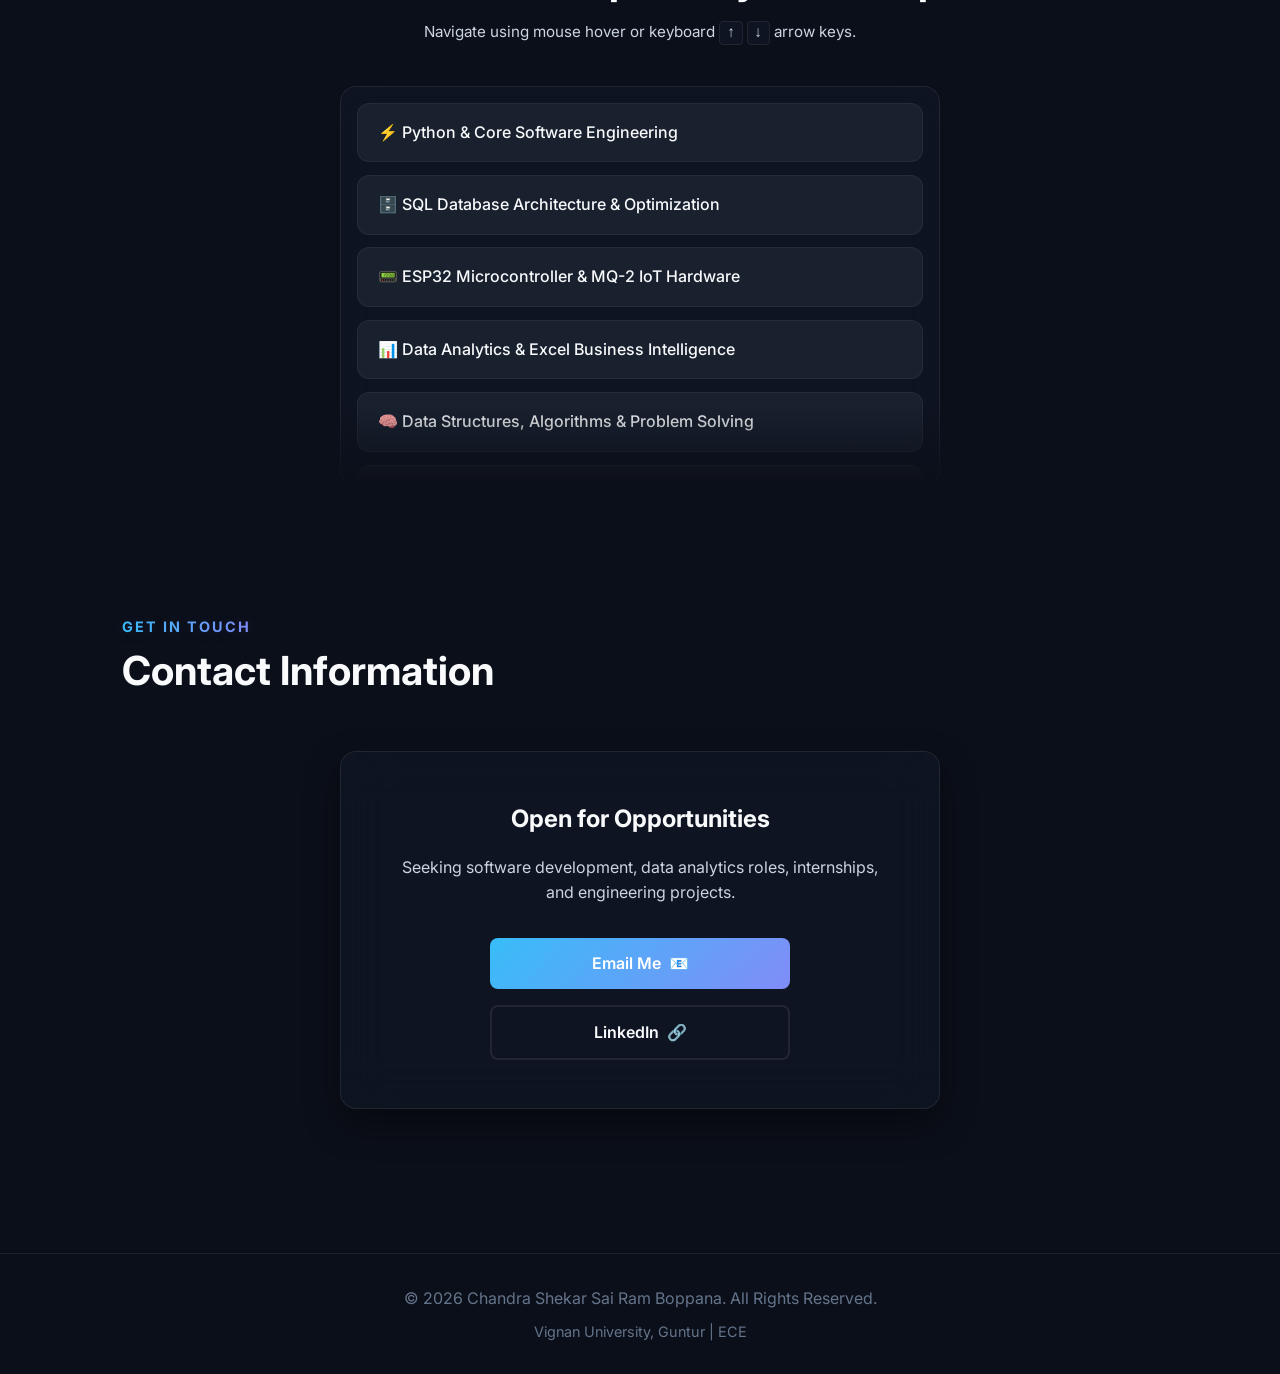
==== commit 038203e4: "Remove mobile number from contact section" ====
--- a/frontend/portfolio.html
+++ b/frontend/portfolio.html
@@ -272,7 +272,7 @@
             <a href="https://linkedin.com/in/chandra-shekar-sai-ram-boppana-42166732a" target="_blank" class="btn btn-outline" style="width: 100%; max-width: 300px; justify-content: center;">
               <span>LinkedIn</span> <span>🔗</span>
             </a>
-            <a href="tel:+919441863617" style="color: var(--accent-cyan); text-decoration: none; font-weight: bold; margin-top: 1rem;">+91 9441863617</a>
+
           </div>
         </div>
       </div>
